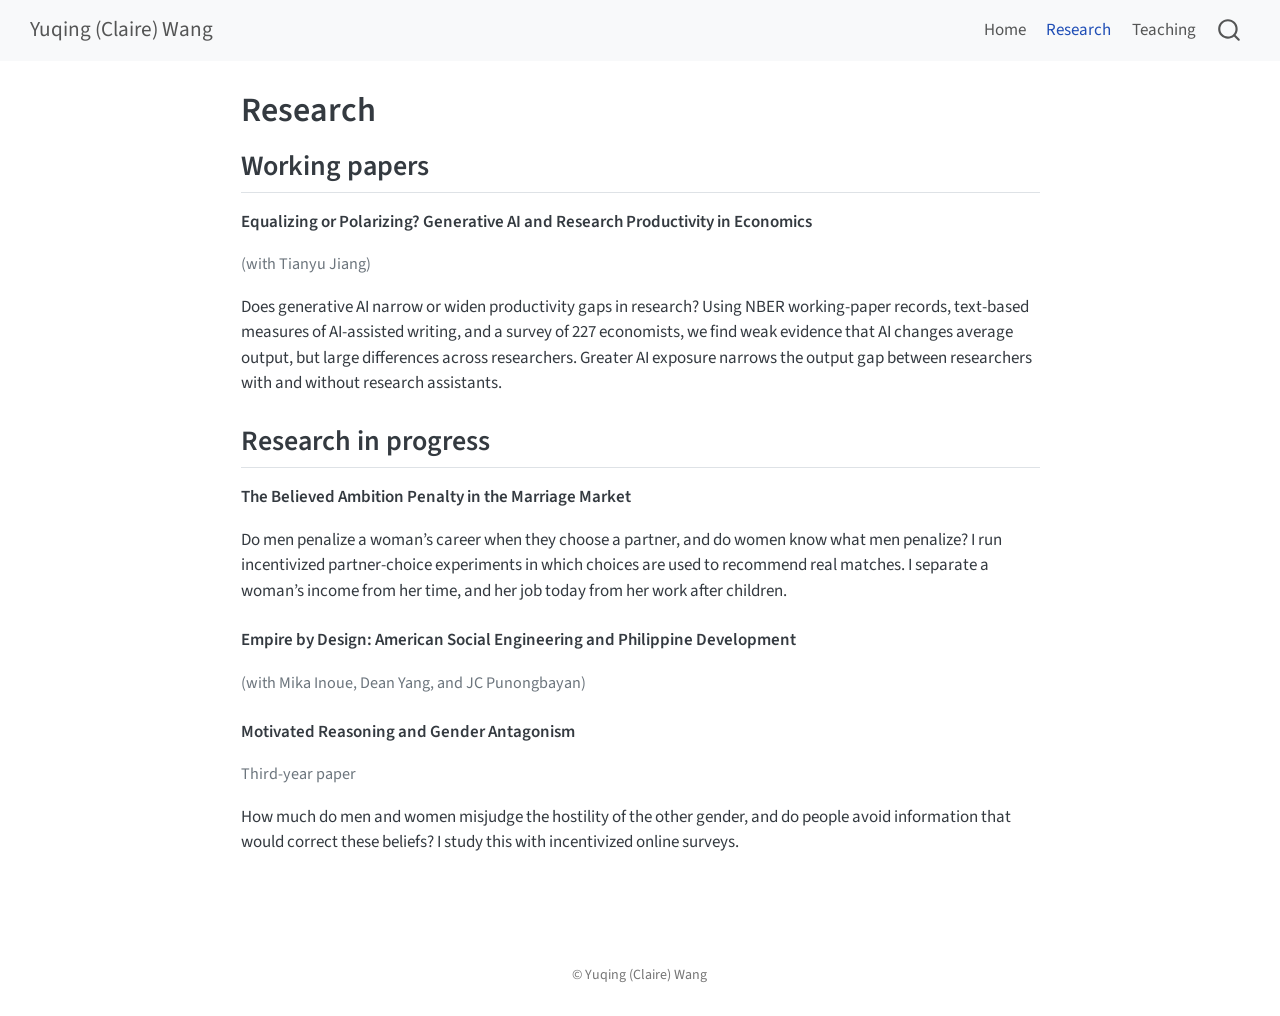
==== research.html @ 2bb02697 "Add files via upload" ====
<!DOCTYPE html>
<html xmlns="http://www.w3.org/1999/xhtml" lang="en" xml:lang="en"><head>

<meta charset="utf-8">
<meta name="generator" content="quarto-1.6.42">

<meta name="viewport" content="width=device-width, initial-scale=1.0, user-scalable=yes">


<title>Research – Yuqing (Claire) Wang</title>
<style>
code{white-space: pre-wrap;}
span.smallcaps{font-variant: small-caps;}
div.columns{display: flex; gap: min(4vw, 1.5em);}
div.column{flex: auto; overflow-x: auto;}
div.hanging-indent{margin-left: 1.5em; text-indent: -1.5em;}
ul.task-list{list-style: none;}
ul.task-list li input[type="checkbox"] {
  width: 0.8em;
  margin: 0 0.8em 0.2em -1em; /* quarto-specific, see https://github.com/quarto-dev/quarto-cli/issues/4556 */ 
  vertical-align: middle;
}
</style>


<script src="site_libs/quarto-nav/quarto-nav.js"></script>
<script src="site_libs/quarto-nav/headroom.min.js"></script>
<script src="site_libs/clipboard/clipboard.min.js"></script>
<script src="site_libs/quarto-search/autocomplete.umd.js"></script>
<script src="site_libs/quarto-search/fuse.min.js"></script>
<script src="site_libs/quarto-search/quarto-search.js"></script>
<meta name="quarto:offset" content="./">
<script src="site_libs/quarto-html/quarto.js"></script>
<script src="site_libs/quarto-html/popper.min.js"></script>
<script src="site_libs/quarto-html/tippy.umd.min.js"></script>
<script src="site_libs/quarto-html/anchor.min.js"></script>
<link href="site_libs/quarto-html/tippy.css" rel="stylesheet">
<link href="site_libs/quarto-html/quarto-syntax-highlighting-2f5df379a58b258e96c21c0638c20c03.css" rel="stylesheet" id="quarto-text-highlighting-styles">
<script src="site_libs/bootstrap/bootstrap.min.js"></script>
<link href="site_libs/bootstrap/bootstrap-icons.css" rel="stylesheet">
<link href="site_libs/bootstrap/bootstrap-cd44fd3e53c30198a9d5859ced34e4b1.min.css" rel="stylesheet" append-hash="true" id="quarto-bootstrap" data-mode="light">
<script id="quarto-search-options" type="application/json">{
  "location": "navbar",
  "copy-button": false,
  "collapse-after": 3,
  "panel-placement": "end",
  "type": "overlay",
  "limit": 50,
  "keyboard-shortcut": [
    "f",
    "/",
    "s"
  ],
  "show-item-context": false,
  "language": {
    "search-no-results-text": "No results",
    "search-matching-documents-text": "matching documents",
    "search-copy-link-title": "Copy link to search",
    "search-hide-matches-text": "Hide additional matches",
    "search-more-match-text": "more match in this document",
    "search-more-matches-text": "more matches in this document",
    "search-clear-button-title": "Clear",
    "search-text-placeholder": "",
    "search-detached-cancel-button-title": "Cancel",
    "search-submit-button-title": "Submit",
    "search-label": "Search"
  }
}</script>


<link rel="stylesheet" href="styles.css">
</head>

<body class="nav-fixed fullcontent">

<div id="quarto-search-results"></div>
  <header id="quarto-header" class="headroom fixed-top">
    <nav class="navbar navbar-expand-lg " data-bs-theme="dark">
      <div class="navbar-container container-fluid">
      <div class="navbar-brand-container mx-auto">
    <a class="navbar-brand" href="./index.html">
    <span class="navbar-title">Yuqing (Claire) Wang</span>
    </a>
  </div>
            <div id="quarto-search" class="" title="Search"></div>
          <button class="navbar-toggler" type="button" data-bs-toggle="collapse" data-bs-target="#navbarCollapse" aria-controls="navbarCollapse" role="menu" aria-expanded="false" aria-label="Toggle navigation" onclick="if (window.quartoToggleHeadroom) { window.quartoToggleHeadroom(); }">
  <span class="navbar-toggler-icon"></span>
</button>
          <div class="collapse navbar-collapse" id="navbarCollapse">
            <ul class="navbar-nav navbar-nav-scroll ms-auto">
  <li class="nav-item">
    <a class="nav-link" href="./index.html"> 
<span class="menu-text">Home</span></a>
  </li>  
  <li class="nav-item">
    <a class="nav-link active" href="./research.html" aria-current="page"> 
<span class="menu-text">Research</span></a>
  </li>  
  <li class="nav-item">
    <a class="nav-link" href="./teaching.html"> 
<span class="menu-text">Teaching</span></a>
  </li>  
</ul>
          </div> <!-- /navcollapse -->
            <div class="quarto-navbar-tools">
</div>
      </div> <!-- /container-fluid -->
    </nav>
</header>
<!-- content -->
<div id="quarto-content" class="quarto-container page-columns page-rows-contents page-layout-article page-navbar">
<!-- sidebar -->
<!-- margin-sidebar -->
    
<!-- main -->
<main class="content" id="quarto-document-content">

<header id="title-block-header" class="quarto-title-block default">
<div class="quarto-title">
<h1 class="title">Research</h1>
</div>



<div class="quarto-title-meta">

    
  
    
  </div>
  


</header>


<section id="working-papers" class="level2">
<h2 class="anchored" data-anchor-id="working-papers">Working papers</h2>
<div class="project">
<p><span class="project-title">Equalizing or Polarizing? Generative AI and Research Productivity in Economics</span></p>
<p><span class="project-meta">(with Tianyu Jiang)</span></p>
<p>Does generative AI narrow or widen productivity gaps in research? Using NBER working-paper records, text-based measures of AI-assisted writing, and a survey of 227 economists, we find weak evidence that AI changes average output, but large differences across researchers. Greater AI exposure narrows the output gap between researchers with and without research assistants.</p>
</div>
</section>
<section id="research-in-progress" class="level2">
<h2 class="anchored" data-anchor-id="research-in-progress">Research in progress</h2>
<div class="project">
<p><span class="project-title">The Believed Ambition Penalty in the Marriage Market</span></p>
<p>Do men penalize a woman’s career when they choose a partner, and do women know what men penalize? I run incentivized partner-choice experiments in which choices are used to recommend real matches. I separate a woman’s income from her time, and her job today from her work after children.</p>
</div>
<div class="project">
<p><span class="project-title">Empire by Design: American Social Engineering and Philippine Development</span></p>
<p><span class="project-meta">(with Mika Inoue, Dean Yang, and JC Punongbayan)</span></p>
</div>
<div class="project">
<p><span class="project-title">Motivated Reasoning and Gender Antagonism</span></p>
<p><span class="project-meta">Third-year paper</span></p>
<p>How much do men and women misjudge the hostility of the other gender, and do people avoid information that would correct these beliefs? I study this with incentivized online surveys.</p>
</div>


</section>

</main> <!-- /main -->
<script id="quarto-html-after-body" type="application/javascript">
window.document.addEventListener("DOMContentLoaded", function (event) {
  const toggleBodyColorMode = (bsSheetEl) => {
    const mode = bsSheetEl.getAttribute("data-mode");
    const bodyEl = window.document.querySelector("body");
    if (mode === "dark") {
      bodyEl.classList.add("quarto-dark");
      bodyEl.classList.remove("quarto-light");
    } else {
      bodyEl.classList.add("quarto-light");
      bodyEl.classList.remove("quarto-dark");
    }
  }
  const toggleBodyColorPrimary = () => {
    const bsSheetEl = window.document.querySelector("link#quarto-bootstrap");
    if (bsSheetEl) {
      toggleBodyColorMode(bsSheetEl);
    }
  }
  toggleBodyColorPrimary();  
  const icon = "";
  const anchorJS = new window.AnchorJS();
  anchorJS.options = {
    placement: 'right',
    icon: icon
  };
  anchorJS.add('.anchored');
  const isCodeAnnotation = (el) => {
    for (const clz of el.classList) {
      if (clz.startsWith('code-annotation-')) {                     
        return true;
      }
    }
    return false;
  }
  const onCopySuccess = function(e) {
    // button target
    const button = e.trigger;
    // don't keep focus
    button.blur();
    // flash "checked"
    button.classList.add('code-copy-button-checked');
    var currentTitle = button.getAttribute("title");
    button.setAttribute("title", "Copied!");
    let tooltip;
    if (window.bootstrap) {
      button.setAttribute("data-bs-toggle", "tooltip");
      button.setAttribute("data-bs-placement", "left");
      button.setAttribute("data-bs-title", "Copied!");
      tooltip = new bootstrap.Tooltip(button, 
        { trigger: "manual", 
          customClass: "code-copy-button-tooltip",
          offset: [0, -8]});
      tooltip.show();    
    }
    setTimeout(function() {
      if (tooltip) {
        tooltip.hide();
        button.removeAttribute("data-bs-title");
        button.removeAttribute("data-bs-toggle");
        button.removeAttribute("data-bs-placement");
      }
      button.setAttribute("title", currentTitle);
      button.classList.remove('code-copy-button-checked');
    }, 1000);
    // clear code selection
    e.clearSelection();
  }
  const getTextToCopy = function(trigger) {
      const codeEl = trigger.previousElementSibling.cloneNode(true);
      for (const childEl of codeEl.children) {
        if (isCodeAnnotation(childEl)) {
          childEl.remove();
        }
      }
      return codeEl.innerText;
  }
  const clipboard = new window.ClipboardJS('.code-copy-button:not([data-in-quarto-modal])', {
    text: getTextToCopy
  });
  clipboard.on('success', onCopySuccess);
  if (window.document.getElementById('quarto-embedded-source-code-modal')) {
    const clipboardModal = new window.ClipboardJS('.code-copy-button[data-in-quarto-modal]', {
      text: getTextToCopy,
      container: window.document.getElementById('quarto-embedded-source-code-modal')
    });
    clipboardModal.on('success', onCopySuccess);
  }
    var localhostRegex = new RegExp(/^(?:http|https):\/\/localhost\:?[0-9]*\//);
    var mailtoRegex = new RegExp(/^mailto:/);
      var filterRegex = new RegExp("https:\/\/yuqinwum\.github\.io");
    var isInternal = (href) => {
        return filterRegex.test(href) || localhostRegex.test(href) || mailtoRegex.test(href);
    }
    // Inspect non-navigation links and adorn them if external
 	var links = window.document.querySelectorAll('a[href]:not(.nav-link):not(.navbar-brand):not(.toc-action):not(.sidebar-link):not(.sidebar-item-toggle):not(.pagination-link):not(.no-external):not([aria-hidden]):not(.dropdown-item):not(.quarto-navigation-tool):not(.about-link)');
    for (var i=0; i<links.length; i++) {
      const link = links[i];
      if (!isInternal(link.href)) {
        // undo the damage that might have been done by quarto-nav.js in the case of
        // links that we want to consider external
        if (link.dataset.originalHref !== undefined) {
          link.href = link.dataset.originalHref;
        }
      }
    }
  function tippyHover(el, contentFn, onTriggerFn, onUntriggerFn) {
    const config = {
      allowHTML: true,
      maxWidth: 500,
      delay: 100,
      arrow: false,
      appendTo: function(el) {
          return el.parentElement;
      },
      interactive: true,
      interactiveBorder: 10,
      theme: 'quarto',
      placement: 'bottom-start',
    };
    if (contentFn) {
      config.content = contentFn;
    }
    if (onTriggerFn) {
      config.onTrigger = onTriggerFn;
    }
    if (onUntriggerFn) {
      config.onUntrigger = onUntriggerFn;
    }
    window.tippy(el, config); 
  }
  const noterefs = window.document.querySelectorAll('a[role="doc-noteref"]');
  for (var i=0; i<noterefs.length; i++) {
    const ref = noterefs[i];
    tippyHover(ref, function() {
      // use id or data attribute instead here
      let href = ref.getAttribute('data-footnote-href') || ref.getAttribute('href');
      try { href = new URL(href).hash; } catch {}
      const id = href.replace(/^#\/?/, "");
      const note = window.document.getElementById(id);
      if (note) {
        return note.innerHTML;
      } else {
        return "";
      }
    });
  }
  const xrefs = window.document.querySelectorAll('a.quarto-xref');
  const processXRef = (id, note) => {
    // Strip column container classes
    const stripColumnClz = (el) => {
      el.classList.remove("page-full", "page-columns");
      if (el.children) {
        for (const child of el.children) {
          stripColumnClz(child);
        }
      }
    }
    stripColumnClz(note)
    if (id === null || id.startsWith('sec-')) {
      // Special case sections, only their first couple elements
      const container = document.createElement("div");
      if (note.children && note.children.length > 2) {
        container.appendChild(note.children[0].cloneNode(true));
        for (let i = 1; i < note.children.length; i++) {
          const child = note.children[i];
          if (child.tagName === "P" && child.innerText === "") {
            continue;
          } else {
            container.appendChild(child.cloneNode(true));
            break;
          }
        }
        if (window.Quarto?.typesetMath) {
          window.Quarto.typesetMath(container);
        }
        return container.innerHTML
      } else {
        if (window.Quarto?.typesetMath) {
          window.Quarto.typesetMath(note);
        }
        return note.innerHTML;
      }
    } else {
      // Remove any anchor links if they are present
      const anchorLink = note.querySelector('a.anchorjs-link');
      if (anchorLink) {
        anchorLink.remove();
      }
      if (window.Quarto?.typesetMath) {
        window.Quarto.typesetMath(note);
      }
      if (note.classList.contains("callout")) {
        return note.outerHTML;
      } else {
        return note.innerHTML;
      }
    }
  }
  for (var i=0; i<xrefs.length; i++) {
    const xref = xrefs[i];
    tippyHover(xref, undefined, function(instance) {
      instance.disable();
      let url = xref.getAttribute('href');
      let hash = undefined; 
      if (url.startsWith('#')) {
        hash = url;
      } else {
        try { hash = new URL(url).hash; } catch {}
      }
      if (hash) {
        const id = hash.replace(/^#\/?/, "");
        const note = window.document.getElementById(id);
        if (note !== null) {
          try {
            const html = processXRef(id, note.cloneNode(true));
            instance.setContent(html);
          } finally {
            instance.enable();
            instance.show();
          }
        } else {
          // See if we can fetch this
          fetch(url.split('#')[0])
          .then(res => res.text())
          .then(html => {
            const parser = new DOMParser();
            const htmlDoc = parser.parseFromString(html, "text/html");
            const note = htmlDoc.getElementById(id);
            if (note !== null) {
              const html = processXRef(id, note);
              instance.setContent(html);
            } 
          }).finally(() => {
            instance.enable();
            instance.show();
          });
        }
      } else {
        // See if we can fetch a full url (with no hash to target)
        // This is a special case and we should probably do some content thinning / targeting
        fetch(url)
        .then(res => res.text())
        .then(html => {
          const parser = new DOMParser();
          const htmlDoc = parser.parseFromString(html, "text/html");
          const note = htmlDoc.querySelector('main.content');
          if (note !== null) {
            // This should only happen for chapter cross references
            // (since there is no id in the URL)
            // remove the first header
            if (note.children.length > 0 && note.children[0].tagName === "HEADER") {
              note.children[0].remove();
            }
            const html = processXRef(null, note);
            instance.setContent(html);
          } 
        }).finally(() => {
          instance.enable();
          instance.show();
        });
      }
    }, function(instance) {
    });
  }
      let selectedAnnoteEl;
      const selectorForAnnotation = ( cell, annotation) => {
        let cellAttr = 'data-code-cell="' + cell + '"';
        let lineAttr = 'data-code-annotation="' +  annotation + '"';
        const selector = 'span[' + cellAttr + '][' + lineAttr + ']';
        return selector;
      }
      const selectCodeLines = (annoteEl) => {
        const doc = window.document;
        const targetCell = annoteEl.getAttribute("data-target-cell");
        const targetAnnotation = annoteEl.getAttribute("data-target-annotation");
        const annoteSpan = window.document.querySelector(selectorForAnnotation(targetCell, targetAnnotation));
        const lines = annoteSpan.getAttribute("data-code-lines").split(",");
        const lineIds = lines.map((line) => {
          return targetCell + "-" + line;
        })
        let top = null;
        let height = null;
        let parent = null;
        if (lineIds.length > 0) {
            //compute the position of the single el (top and bottom and make a div)
            const el = window.document.getElementById(lineIds[0]);
            top = el.offsetTop;
            height = el.offsetHeight;
            parent = el.parentElement.parentElement;
          if (lineIds.length > 1) {
            const lastEl = window.document.getElementById(lineIds[lineIds.length - 1]);
            const bottom = lastEl.offsetTop + lastEl.offsetHeight;
            height = bottom - top;
          }
          if (top !== null && height !== null && parent !== null) {
            // cook up a div (if necessary) and position it 
            let div = window.document.getElementById("code-annotation-line-highlight");
            if (div === null) {
              div = window.document.createElement("div");
              div.setAttribute("id", "code-annotation-line-highlight");
              div.style.position = 'absolute';
              parent.appendChild(div);
            }
            div.style.top = top - 2 + "px";
            div.style.height = height + 4 + "px";
            div.style.left = 0;
            let gutterDiv = window.document.getElementById("code-annotation-line-highlight-gutter");
            if (gutterDiv === null) {
              gutterDiv = window.document.createElement("div");
              gutterDiv.setAttribute("id", "code-annotation-line-highlight-gutter");
              gutterDiv.style.position = 'absolute';
              const codeCell = window.document.getElementById(targetCell);
              const gutter = codeCell.querySelector('.code-annotation-gutter');
              gutter.appendChild(gutterDiv);
            }
            gutterDiv.style.top = top - 2 + "px";
            gutterDiv.style.height = height + 4 + "px";
          }
          selectedAnnoteEl = annoteEl;
        }
      };
      const unselectCodeLines = () => {
        const elementsIds = ["code-annotation-line-highlight", "code-annotation-line-highlight-gutter"];
        elementsIds.forEach((elId) => {
          const div = window.document.getElementById(elId);
          if (div) {
            div.remove();
          }
        });
        selectedAnnoteEl = undefined;
      };
        // Handle positioning of the toggle
    window.addEventListener(
      "resize",
      throttle(() => {
        elRect = undefined;
        if (selectedAnnoteEl) {
          selectCodeLines(selectedAnnoteEl);
        }
      }, 10)
    );
    function throttle(fn, ms) {
    let throttle = false;
    let timer;
      return (...args) => {
        if(!throttle) { // first call gets through
            fn.apply(this, args);
            throttle = true;
        } else { // all the others get throttled
            if(timer) clearTimeout(timer); // cancel #2
            timer = setTimeout(() => {
              fn.apply(this, args);
              timer = throttle = false;
            }, ms);
        }
      };
    }
      // Attach click handler to the DT
      const annoteDls = window.document.querySelectorAll('dt[data-target-cell]');
      for (const annoteDlNode of annoteDls) {
        annoteDlNode.addEventListener('click', (event) => {
          const clickedEl = event.target;
          if (clickedEl !== selectedAnnoteEl) {
            unselectCodeLines();
            const activeEl = window.document.querySelector('dt[data-target-cell].code-annotation-active');
            if (activeEl) {
              activeEl.classList.remove('code-annotation-active');
            }
            selectCodeLines(clickedEl);
            clickedEl.classList.add('code-annotation-active');
          } else {
            // Unselect the line
            unselectCodeLines();
            clickedEl.classList.remove('code-annotation-active');
          }
        });
      }
  const findCites = (el) => {
    const parentEl = el.parentElement;
    if (parentEl) {
      const cites = parentEl.dataset.cites;
      if (cites) {
        return {
          el,
          cites: cites.split(' ')
        };
      } else {
        return findCites(el.parentElement)
      }
    } else {
      return undefined;
    }
  };
  var bibliorefs = window.document.querySelectorAll('a[role="doc-biblioref"]');
  for (var i=0; i<bibliorefs.length; i++) {
    const ref = bibliorefs[i];
    const citeInfo = findCites(ref);
    if (citeInfo) {
      tippyHover(citeInfo.el, function() {
        var popup = window.document.createElement('div');
        citeInfo.cites.forEach(function(cite) {
          var citeDiv = window.document.createElement('div');
          citeDiv.classList.add('hanging-indent');
          citeDiv.classList.add('csl-entry');
          var biblioDiv = window.document.getElementById('ref-' + cite);
          if (biblioDiv) {
            citeDiv.innerHTML = biblioDiv.innerHTML;
          }
          popup.appendChild(citeDiv);
        });
        return popup.innerHTML;
      });
    }
  }
});
</script>
</div> <!-- /content -->
<footer class="footer">
  <div class="nav-footer">
    <div class="nav-footer-left">
      &nbsp;
    </div>   
    <div class="nav-footer-center">
<p>© Yuqing (Claire) Wang</p>
</div>
    <div class="nav-footer-right">
      &nbsp;
    </div>
  </div>
</footer>




</body></html>
---- site_libs/quarto-html/tippy.css ----
.tippy-box[data-animation=fade][data-state=hidden]{opacity:0}[data-tippy-root]{max-width:calc(100vw - 10px)}.tippy-box{position:relative;background-color:#333;color:#fff;border-radius:4px;font-size:14px;line-height:1.4;white-space:normal;outline:0;transition-property:transform,visibility,opacity}.tippy-box[data-placement^=top]>.tippy-arrow{bottom:0}.tippy-box[data-placement^=top]>.tippy-arrow:before{bottom:-7px;left:0;border-width:8px 8px 0;border-top-color:initial;transform-origin:center top}.tippy-box[data-placement^=bottom]>.tippy-arrow{top:0}.tippy-box[data-placement^=bottom]>.tippy-arrow:before{top:-7px;left:0;border-width:0 8px 8px;border-bottom-color:initial;transform-origin:center bottom}.tippy-box[data-placement^=left]>.tippy-arrow{right:0}.tippy-box[data-placement^=left]>.tippy-arrow:before{border-width:8px 0 8px 8px;border-left-color:initial;right:-7px;transform-origin:center left}.tippy-box[data-placement^=right]>.tippy-arrow{left:0}.tippy-box[data-placement^=right]>.tippy-arrow:before{left:-7px;border-width:8px 8px 8px 0;border-right-color:initial;transform-origin:center right}.tippy-box[data-inertia][data-state=visible]{transition-timing-function:cubic-bezier(.54,1.5,.38,1.11)}.tippy-arrow{width:16px;height:16px;color:#333}.tippy-arrow:before{content:"";position:absolute;border-color:transparent;border-style:solid}.tippy-content{position:relative;padding:5px 9px;z-index:1}
---- site_libs/quarto-html/quarto-syntax-highlighting-2f5df379a58b258e96c21c0638c20c03.css ----
/* quarto syntax highlight colors */
:root {
  --quarto-hl-ot-color: #003B4F;
  --quarto-hl-at-color: #657422;
  --quarto-hl-ss-color: #20794D;
  --quarto-hl-an-color: #5E5E5E;
  --quarto-hl-fu-color: #4758AB;
  --quarto-hl-st-color: #20794D;
  --quarto-hl-cf-color: #003B4F;
  --quarto-hl-op-color: #5E5E5E;
  --quarto-hl-er-color: #AD0000;
  --quarto-hl-bn-color: #AD0000;
  --quarto-hl-al-color: #AD0000;
  --quarto-hl-va-color: #111111;
  --quarto-hl-bu-color: inherit;
  --quarto-hl-ex-color: inherit;
  --quarto-hl-pp-color: #AD0000;
  --quarto-hl-in-color: #5E5E5E;
  --quarto-hl-vs-color: #20794D;
  --quarto-hl-wa-color: #5E5E5E;
  --quarto-hl-do-color: #5E5E5E;
  --quarto-hl-im-color: #00769E;
  --quarto-hl-ch-color: #20794D;
  --quarto-hl-dt-color: #AD0000;
  --quarto-hl-fl-color: #AD0000;
  --quarto-hl-co-color: #5E5E5E;
  --quarto-hl-cv-color: #5E5E5E;
  --quarto-hl-cn-color: #8f5902;
  --quarto-hl-sc-color: #5E5E5E;
  --quarto-hl-dv-color: #AD0000;
  --quarto-hl-kw-color: #003B4F;
}

/* other quarto variables */
:root {
  --quarto-font-monospace: SFMono-Regular, Menlo, Monaco, Consolas, "Liberation Mono", "Courier New", monospace;
}

pre > code.sourceCode > span {
  color: #003B4F;
}

code span {
  color: #003B4F;
}

code.sourceCode > span {
  color: #003B4F;
}

div.sourceCode,
div.sourceCode pre.sourceCode {
  color: #003B4F;
}

code span.ot {
  color: #003B4F;
  font-style: inherit;
}

code span.at {
  color: #657422;
  font-style: inherit;
}

code span.ss {
  color: #20794D;
  font-style: inherit;
}

code span.an {
  color: #5E5E5E;
  font-style: inherit;
}

code span.fu {
  color: #4758AB;
  font-style: inherit;
}

code span.st {
  color: #20794D;
  font-style: inherit;
}

code span.cf {
  color: #003B4F;
  font-weight: bold;
  font-style: inherit;
}

code span.op {
  color: #5E5E5E;
  font-style: inherit;
}

code span.er {
  color: #AD0000;
  font-style: inherit;
}

code span.bn {
  color: #AD0000;
  font-style: inherit;
}

code span.al {
  color: #AD0000;
  font-style: inherit;
}

code span.va {
  color: #111111;
  font-style: inherit;
}

code span.bu {
  font-style: inherit;
}

code span.ex {
  font-style: inherit;
}

code span.pp {
  color: #AD0000;
  font-style: inherit;
}

code span.in {
  color: #5E5E5E;
  font-style: inherit;
}

code span.vs {
  color: #20794D;
  font-style: inherit;
}

code span.wa {
  color: #5E5E5E;
  font-style: italic;
}

code span.do {
  color: #5E5E5E;
  font-style: italic;
}

code span.im {
  color: #00769E;
  font-style: inherit;
}

code span.ch {
  color: #20794D;
  font-style: inherit;
}

code span.dt {
  color: #AD0000;
  font-style: inherit;
}

code span.fl {
  color: #AD0000;
  font-style: inherit;
}

code span.co {
  color: #5E5E5E;
  font-style: inherit;
}

code span.cv {
  color: #5E5E5E;
  font-style: italic;
}

code span.cn {
  color: #8f5902;
  font-style: inherit;
}

code span.sc {
  color: #5E5E5E;
  font-style: inherit;
}

code span.dv {
  color: #AD0000;
  font-style: inherit;
}

code span.kw {
  color: #003B4F;
  font-weight: bold;
  font-style: inherit;
}

.prevent-inlining {
  content: "</";
}

/*# sourceMappingURL=35eb38a806ee71ea6d2563be2308c832.css.map */
---- styles.css ----
.about-entity .about-link { font-size: 0.95rem; }
.project-title { font-weight: 600; margin-bottom: 0.1rem; }
.project-meta { color: #6c757d; font-size: 0.95rem; margin-bottom: 0.35rem; }
.project { margin-bottom: 1.4rem; }
h2 { margin-top: 1.6rem; }
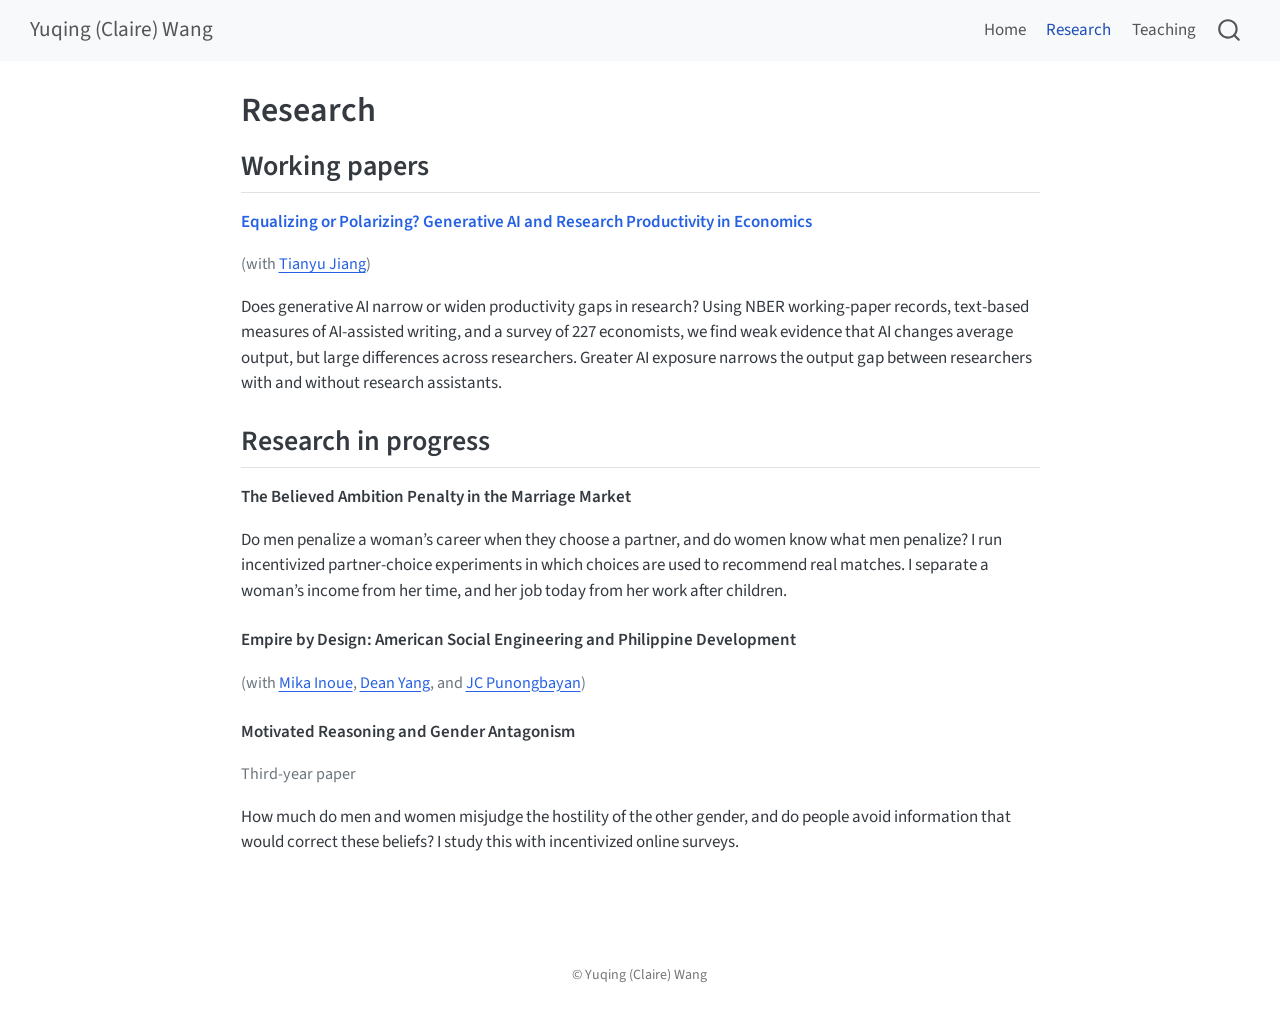
==== commit 227fe3e8: "Add files via upload" ====
--- a/research.html
+++ b/research.html
@@ -137,8 +137,8 @@
 <section id="working-papers" class="level2">
 <h2 class="anchored" data-anchor-id="working-papers">Working papers</h2>
 <div class="project">
-<p><span class="project-title">Equalizing or Polarizing? Generative AI and Research Productivity in Economics</span></p>
-<p><span class="project-meta">(with Tianyu Jiang)</span></p>
+<p><span class="project-title"><a href="https://www.dropbox.com/scl/fi/rxhtxxuu395llneekpg4u/JMP_TJ.pdf?rlkey=yftwt78slys5n527m6b7iuee5&amp;e=1&amp;dl=0">Equalizing or Polarizing? Generative AI and Research Productivity in Economics</a></span></p>
+<p><span class="project-meta">(with <a href="https://tianyu-jiang.com">Tianyu Jiang</a>)</span></p>
 <p>Does generative AI narrow or widen productivity gaps in research? Using NBER working-paper records, text-based measures of AI-assisted writing, and a survey of 227 economists, we find weak evidence that AI changes average output, but large differences across researchers. Greater AI exposure narrows the output gap between researchers with and without research assistants.</p>
 </div>
 </section>
@@ -150,7 +150,7 @@
 </div>
 <div class="project">
 <p><span class="project-title">Empire by Design: American Social Engineering and Philippine Development</span></p>
-<p><span class="project-meta">(with Mika Inoue, Dean Yang, and JC Punongbayan)</span></p>
+<p><span class="project-meta">(with <a href="https://mdinoue.github.io">Mika Inoue</a>, <a href="https://deanyang-econ.github.io/deanyang/">Dean Yang</a>, and <a href="https://jcpunongbayan.github.io">JC Punongbayan</a>)</span></p>
 </div>
 <div class="project">
 <p><span class="project-title">Motivated Reasoning and Gender Antagonism</span></p>
--- a/styles.css
+++ b/styles.css
@@ -3,3 +3,6 @@
 .project-meta { color: #6c757d; font-size: 0.95rem; margin-bottom: 0.35rem; }
 .project { margin-bottom: 1.4rem; }
 h2 { margin-top: 1.6rem; }
+.project-title a { text-decoration: none; }
+.project-title a:hover { text-decoration: underline; }
+.project-title a { font-weight: 600; }
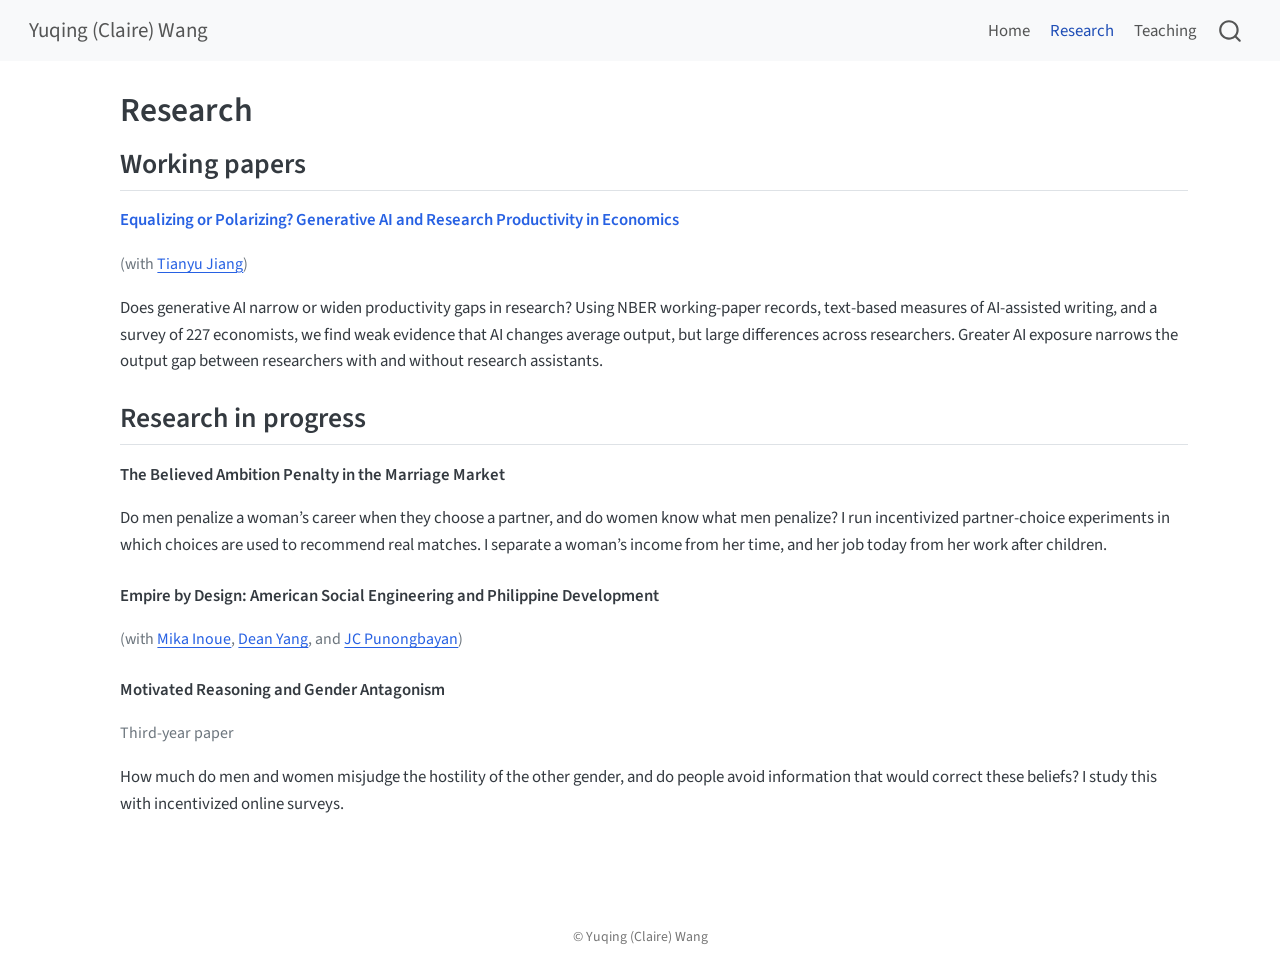
==== commit fb88004a: "Add files via upload" ====
--- a/research.html
+++ b/research.html
@@ -38,7 +38,7 @@
 <link href="site_libs/quarto-html/quarto-syntax-highlighting-2f5df379a58b258e96c21c0638c20c03.css" rel="stylesheet" id="quarto-text-highlighting-styles">
 <script src="site_libs/bootstrap/bootstrap.min.js"></script>
 <link href="site_libs/bootstrap/bootstrap-icons.css" rel="stylesheet">
-<link href="site_libs/bootstrap/bootstrap-cd44fd3e53c30198a9d5859ced34e4b1.min.css" rel="stylesheet" append-hash="true" id="quarto-bootstrap" data-mode="light">
+<link href="site_libs/bootstrap/bootstrap-713c9da3a0dee1e52450f5f00c6735f5.min.css" rel="stylesheet" append-hash="true" id="quarto-bootstrap" data-mode="light">
 <script id="quarto-search-options" type="application/json">{
   "location": "navbar",
   "copy-button": false,
--- a/styles.css
+++ b/styles.css
@@ -6,3 +6,6 @@
 .project-title a { text-decoration: none; }
 .project-title a:hover { text-decoration: underline; }
 .project-title a { font-weight: 600; }
+/* more breathing room on the about page */
+.about-entity { padding-right: 2.5rem; }
+.about-contents { padding-left: 2.5rem; }
